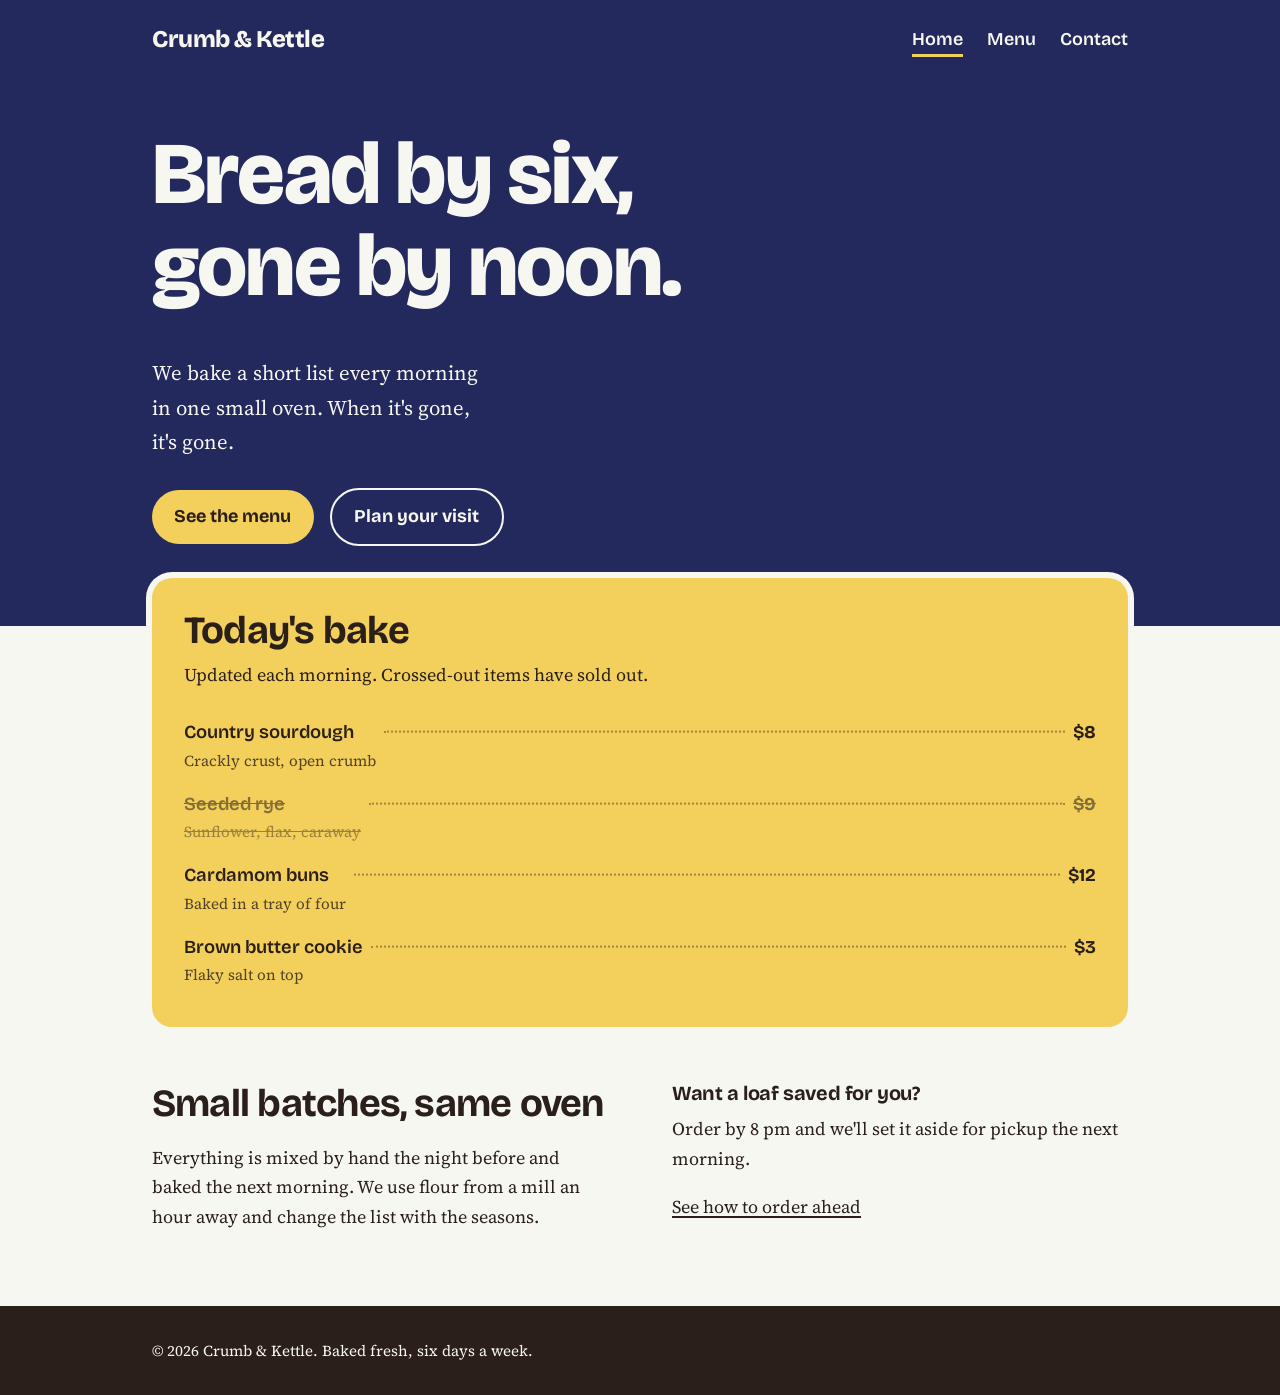
==== index.html @ 72c1baa9 "commiting all files to the repository  - this is my   first commit" ====
<!DOCTYPE html>
<html lang="en">
<head>
<meta charset="utf-8">
<meta name="viewport" content="width=device-width, initial-scale=1">
<link rel="preconnect" href="https://fonts.googleapis.com">
<link rel="preconnect" href="https://fonts.gstatic.com" crossorigin>
<link href="https://fonts.googleapis.com/css2?family=Bricolage+Grotesque:wght@600;700;800&family=Source+Serif+4:wght@400;600&display=swap" rel="stylesheet">
<link rel="stylesheet" href="style.css">
<title>Crumb &amp; Kettle | Small-batch bakery</title>
<meta name="description" content="A small bakery with a short daily list. When it's gone, it's gone.">
</head>
<body>
<header class="top">
  <div class="wrap">
    <a class="brand" href="index.html">Crumb &amp; Kettle</a>
    <nav aria-label="Main">
      <ul>
        <li><a href="index.html" aria-current="page">Home</a></li>
        <li><a href="menu.html">Menu</a></li>
        <li><a href="contact.html">Contact</a></li>
      </ul>
    </nav>
  </div>
</header>
<main>
  <div class="hero">
    <div class="wrap">
      <h1>Bread by six, gone by noon.</h1>
      <p>We bake a short list every morning in one small oven. When it's gone, it's gone.</p>
      <a class="button" href="menu.html">See the menu</a>
      <a class="button quiet" href="contact.html">Plan your visit</a>
    </div>
  </div>

  <div class="wrap">
    <div class="board">
      <h2>Today's bake</h2>
      <p class="note">Updated each morning. Crossed-out items have sold out.</p>
      <ul class="price-list">
        <li><span class="item">Country sourdough<small>Crackly crust, open crumb</small></span><span class="dots"></span><span class="price">$8</span></li>
        <li class="gone"><span class="item">Seeded rye<small>Sunflower, flax, caraway</small></span><span class="dots"></span><span class="price">$9</span></li>
        <li><span class="item">Cardamom buns<small>Baked in a tray of four</small></span><span class="dots"></span><span class="price">$12</span></li>
        <li><span class="item">Brown butter cookie<small>Flaky salt on top</small></span><span class="dots"></span><span class="price">$3</span></li>
      </ul>
    </div>
  </div>

  <section>
    <div class="wrap split">
      <div>
        <h2>Small batches, same oven</h2>
        <p>Everything is mixed by hand the night before and baked the next morning. We use flour from a mill an hour away and change the list with the seasons.</p>
      </div>
      <div>
        <h3>Want a loaf saved for you?</h3>
        <p>Order by 8 pm and we'll set it aside for pickup the next morning.</p>
        <p><a href="contact.html">See how to order ahead</a></p>
      </div>
    </div>
  </section>
</main>
<footer>
  <div class="wrap"><p>&copy; 2026 Crumb &amp; Kettle. Baked fresh, six days a week.</p></div>
</footer>
</body></html>
---- style.css ----
/* Crumb & Kettle — shared styles for all pages */
:root {
  --blueberry: #23295c;
  --butter: #f3cf5b;
  --flour: #f7f7f2;
  --rye: #2b1f1a;
  --jam: #c23b5e;
  --display: "Bricolage Grotesque", "Helvetica Neue", Arial, sans-serif;
  --body: "Source Serif 4", Georgia, serif;
}

* { box-sizing: border-box; }

body {
  margin: 0;
  background: var(--flour);
  color: var(--rye);
  font-family: var(--body);
  font-size: 1.125rem;
  line-height: 1.65;
}

h1, h2, h3 {
  font-family: var(--display);
  line-height: 1.05;
  letter-spacing: -0.02em;
  margin: 0 0 0.5em;
}
h1 { font-size: clamp(2.6rem, 8vw, 5.5rem); font-weight: 800; }
h2 { font-size: clamp(1.7rem, 4vw, 2.4rem); font-weight: 700; }
h3 { font-size: 1.25rem; font-weight: 700; }
p { margin: 0 0 1em; max-width: 60ch; }

a { color: inherit; text-decoration-thickness: 2px; text-underline-offset: 3px; }
a:hover { color: var(--jam); }
:focus-visible { outline: 3px solid var(--jam); outline-offset: 3px; }

.wrap { max-width: 64rem; margin: 0 auto; padding: 0 1.5rem; }

/* Header + nav */
.top { background: var(--blueberry); color: var(--flour); }
.top .wrap {
  display: flex; flex-wrap: wrap; gap: 0.75rem 2rem;
  align-items: center; justify-content: space-between;
  padding-top: 1.25rem; padding-bottom: 1.25rem;
}
.brand {
  font-family: var(--display); font-weight: 800; font-size: 1.5rem;
  text-decoration: none; letter-spacing: -0.02em;
}
.brand:hover { color: var(--butter); }
nav ul { display: flex; gap: 1.5rem; list-style: none; margin: 0; padding: 0; }
nav a { font-family: var(--display); font-weight: 600; text-decoration: none; padding: 0.25rem 0; }
nav a:hover { color: var(--butter); }
nav a[aria-current="page"] { border-bottom: 3px solid var(--butter); }

/* Hero */
.hero { background: var(--blueberry); color: var(--flour); padding: 3rem 0 5rem; }
.hero p { font-size: 1.3rem; max-width: 34ch; }
.hero h1 { max-width: 12ch; }

.button {
  display: inline-block; font-family: var(--display); font-weight: 700;
  padding: 0.75rem 1.4rem; border-radius: 999px; text-decoration: none;
  background: var(--butter); color: var(--rye); margin-right: 0.75rem; margin-top: 0.5rem;
}
.button:hover { background: var(--flour); color: var(--rye); }
.button.quiet { background: transparent; color: var(--flour); border: 2px solid var(--flour); }
.button.quiet:hover { background: var(--flour); color: var(--blueberry); }

/* Today's bake board — the one memorable element */
.board {
  background: var(--butter); color: var(--rye);
  border-radius: 1.25rem; padding: 2rem;
  margin-top: -3rem; box-shadow: 0 0 0 6px var(--flour);
}
.board h2 { margin-bottom: 0.25em; }
.board .note { margin-bottom: 1.25rem; }

/* Price lists with dotted leaders */
.price-list { list-style: none; margin: 0; padding: 0; }
.price-list li { display: flex; align-items: baseline; gap: 0.5rem; padding: 0.5rem 0; }
.price-list .item { font-family: var(--display); font-weight: 600; font-size: 1.15rem; }
.price-list small { display: block; font-family: var(--body); font-weight: 400; font-size: 0.95rem; opacity: 0.8; }
.price-list .dots { flex: 1; border-bottom: 2px dotted currentColor; opacity: 0.4; transform: translateY(-0.3em); }
.price-list .price { font-family: var(--display); font-weight: 700; }
.price-list .gone .item, .price-list .gone .price { text-decoration: line-through; opacity: 0.55; }

/* Sections */
section { padding: 3.5rem 0; }
.split { display: grid; gap: 2rem 4rem; grid-template-columns: 1fr; }
@media (min-width: 46rem) { .split { grid-template-columns: 1fr 1fr; } }

.page-title { background: var(--blueberry); color: var(--flour); padding: 2.5rem 0 3rem; }
.page-title h1 { font-size: clamp(2.4rem, 7vw, 4.5rem); margin-bottom: 0.25em; }
.page-title p { font-size: 1.2rem; margin: 0; }

.hours { display: grid; grid-template-columns: auto 1fr; gap: 0.35rem 1.5rem; margin: 0; }
.hours dt { font-family: var(--display); font-weight: 600; }
.hours dd { margin: 0; }

.callout { background: var(--jam); color: var(--flour); border-radius: 1rem; padding: 1.5rem 2rem; }
.callout a:hover { color: var(--butter); }

footer { background: var(--rye); color: var(--flour); padding: 2rem 0; font-size: 0.95rem; }
footer p { margin: 0; max-width: none; }

@media (prefers-reduced-motion: reduce) { * { transition: none !important; animation: none !important; } }
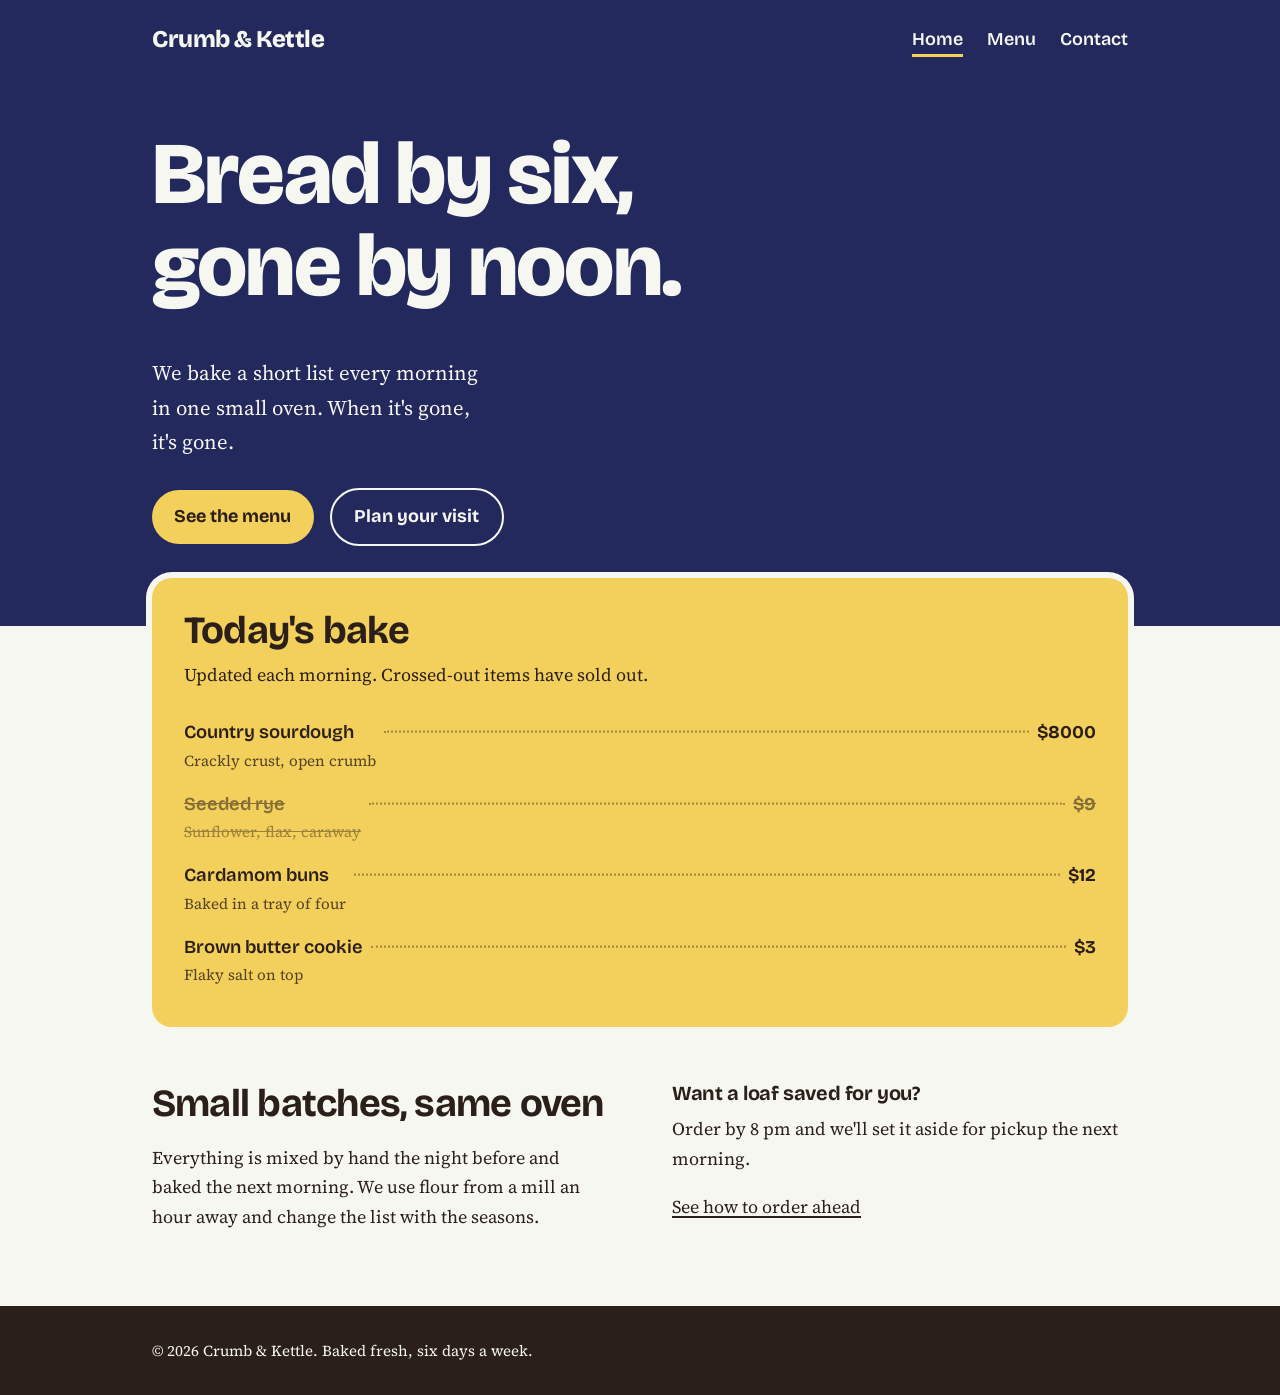
==== commit 86684dbd: "skipped staging" ====
--- a/index.html
+++ b/index.html
@@ -38,7 +38,7 @@
       <h2>Today's bake</h2>
       <p class="note">Updated each morning. Crossed-out items have sold out.</p>
       <ul class="price-list">
-        <li><span class="item">Country sourdough<small>Crackly crust, open crumb</small></span><span class="dots"></span><span class="price">$8</span></li>
+        <li><span class="item">Country sourdough<small>Crackly crust, open crumb</small></span><span class="dots"></span><span class="price">$8000</span></li>
         <li class="gone"><span class="item">Seeded rye<small>Sunflower, flax, caraway</small></span><span class="dots"></span><span class="price">$9</span></li>
         <li><span class="item">Cardamom buns<small>Baked in a tray of four</small></span><span class="dots"></span><span class="price">$12</span></li>
         <li><span class="item">Brown butter cookie<small>Flaky salt on top</small></span><span class="dots"></span><span class="price">$3</span></li>
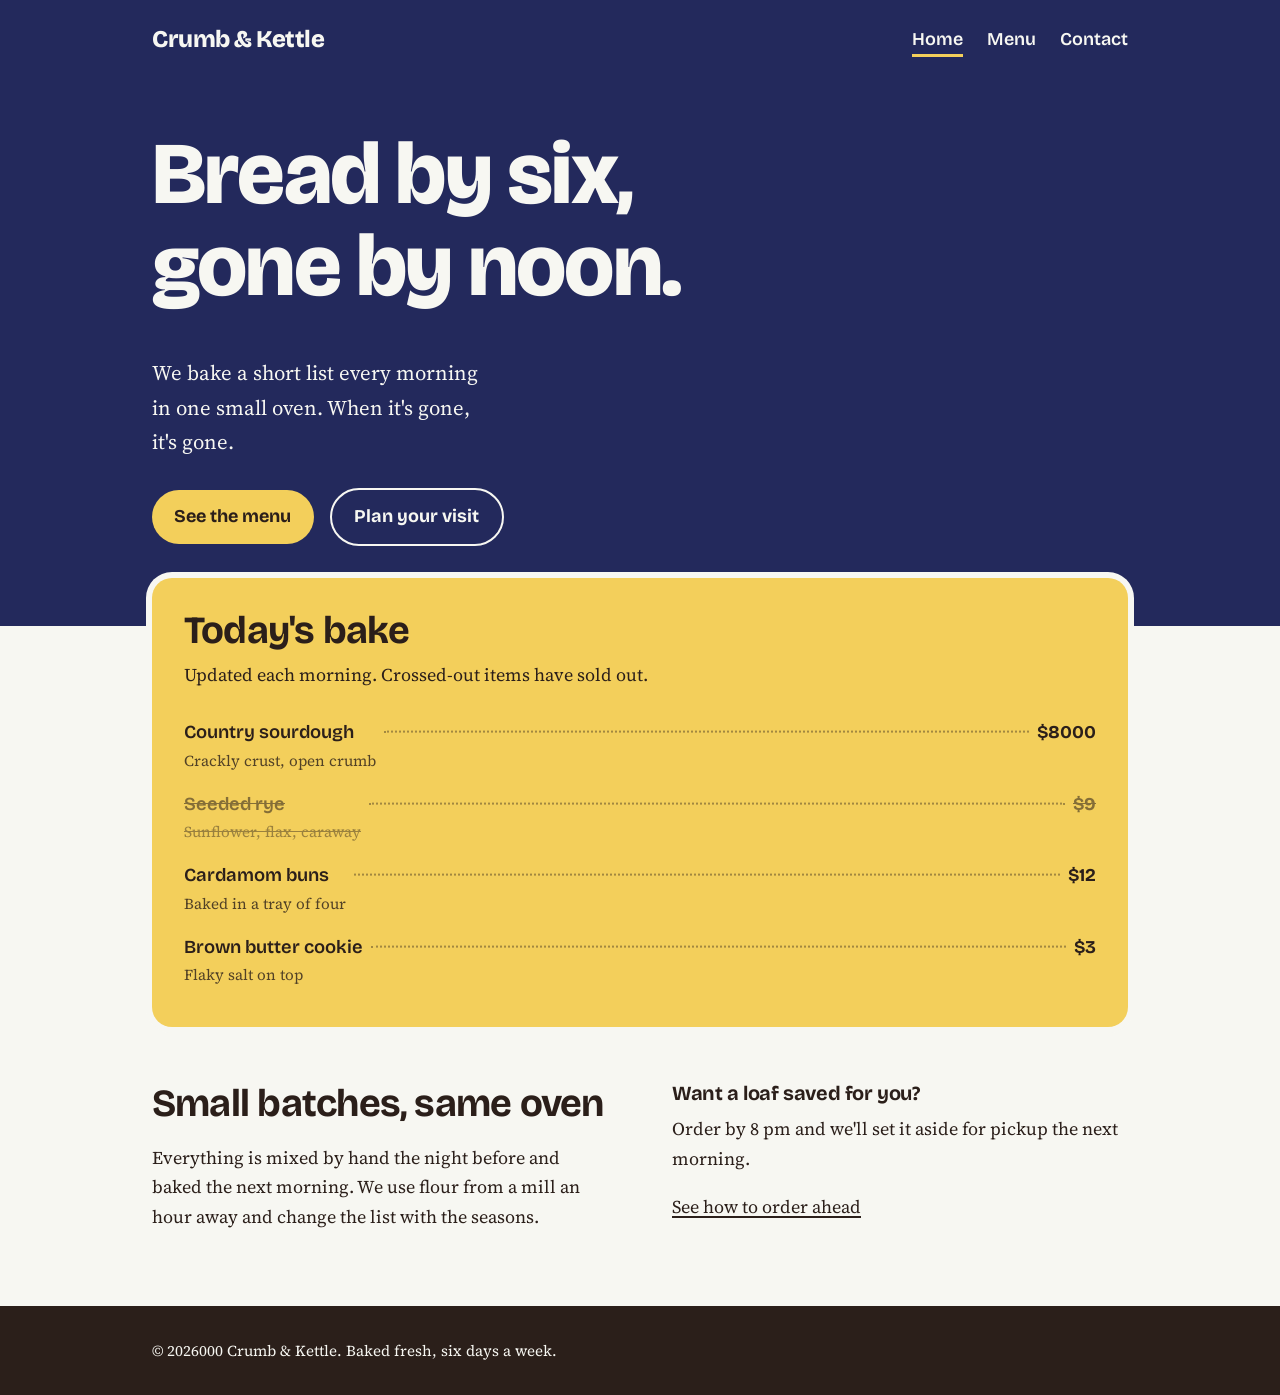
==== commit 9f3469f0: "update index text" ====
--- a/index.html
+++ b/index.html
@@ -61,6 +61,6 @@
   </section>
 </main>
 <footer>
-  <div class="wrap"><p>&copy; 2026 Crumb &amp; Kettle. Baked fresh, six days a week.</p></div>
+  <div class="wrap"><p>&copy; 2026000 Crumb &amp; Kettle. Baked fresh, six days a week.</p></div>
 </footer>
 </body></html>
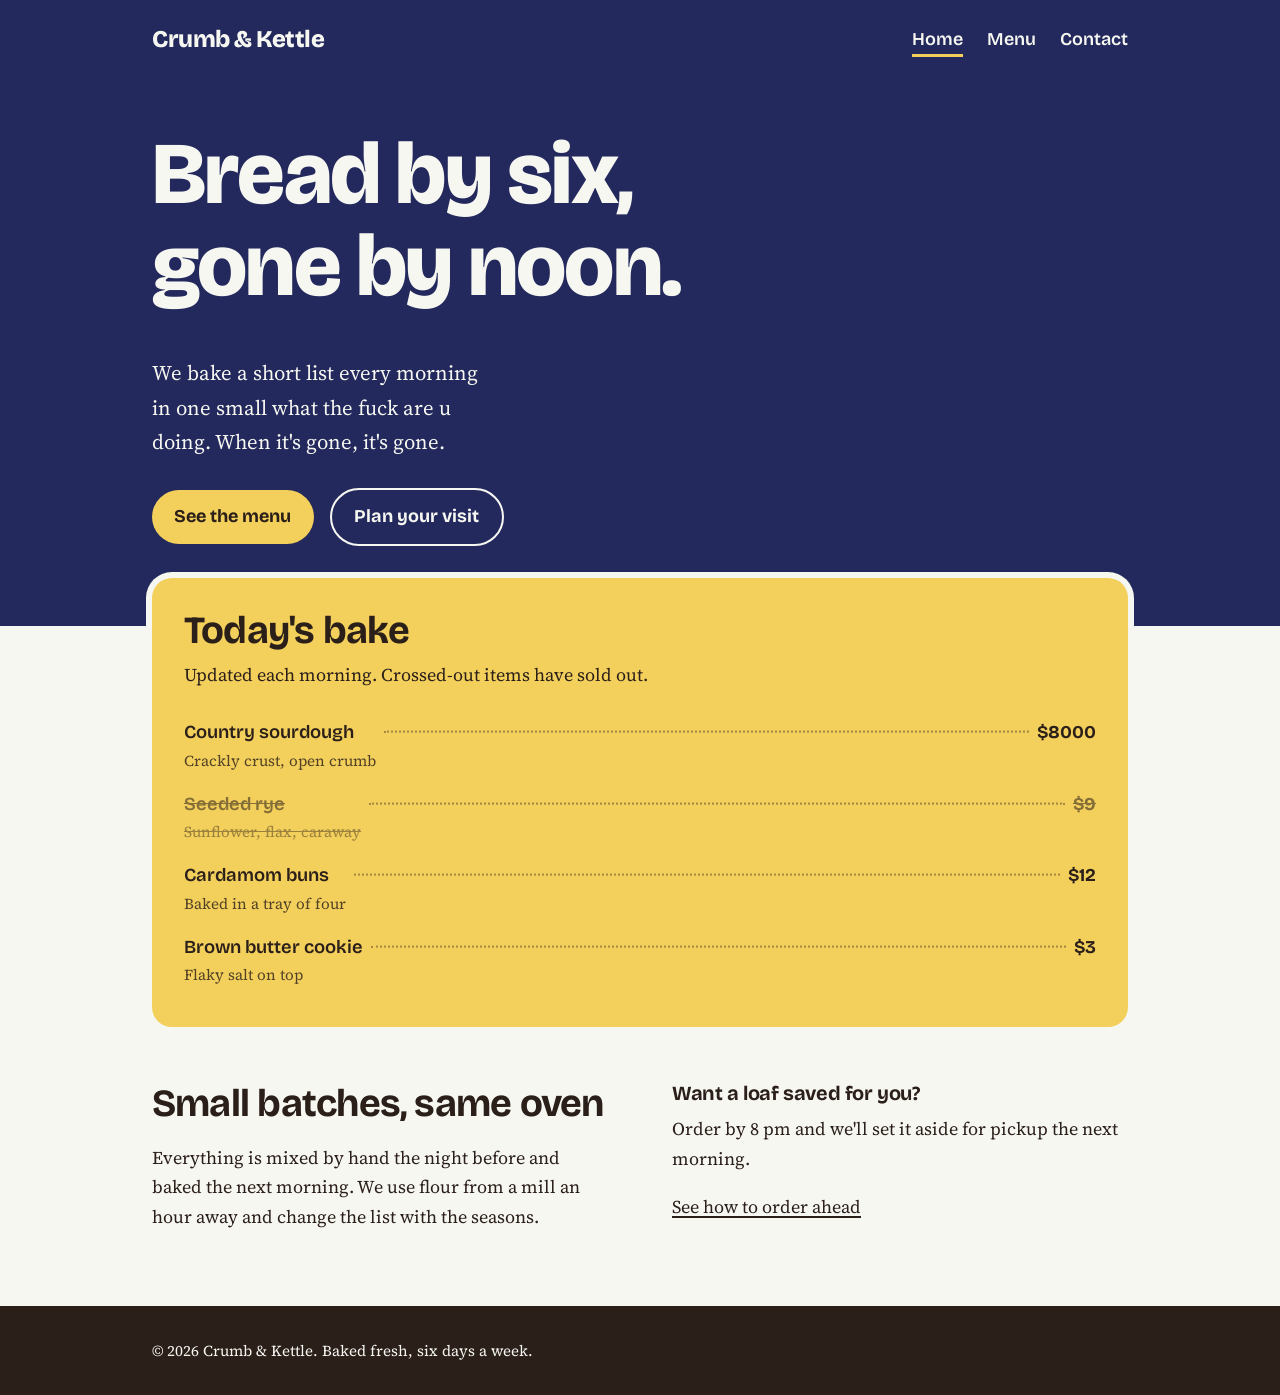
==== commit a295ec5f: "fuck you" ====
--- a/index.html
+++ b/index.html
@@ -27,7 +27,7 @@
   <div class="hero">
     <div class="wrap">
       <h1>Bread by six, gone by noon.</h1>
-      <p>We bake a short list every morning in one small oven. When it's gone, it's gone.</p>
+      <p>We bake a short list every morning in one small what the fuck are u doing. When it's gone, it's gone.</p>
       <a class="button" href="menu.html">See the menu</a>
       <a class="button quiet" href="contact.html">Plan your visit</a>
     </div>
@@ -61,6 +61,6 @@
   </section>
 </main>
 <footer>
-  <div class="wrap"><p>&copy; 2026000 Crumb &amp; Kettle. Baked fresh, six days a week.</p></div>
+  <div class="wrap"><p>&copy; 2026 Crumb &amp; Kettle. Baked fresh, six days a week.</p></div>
 </footer>
 </body></html>
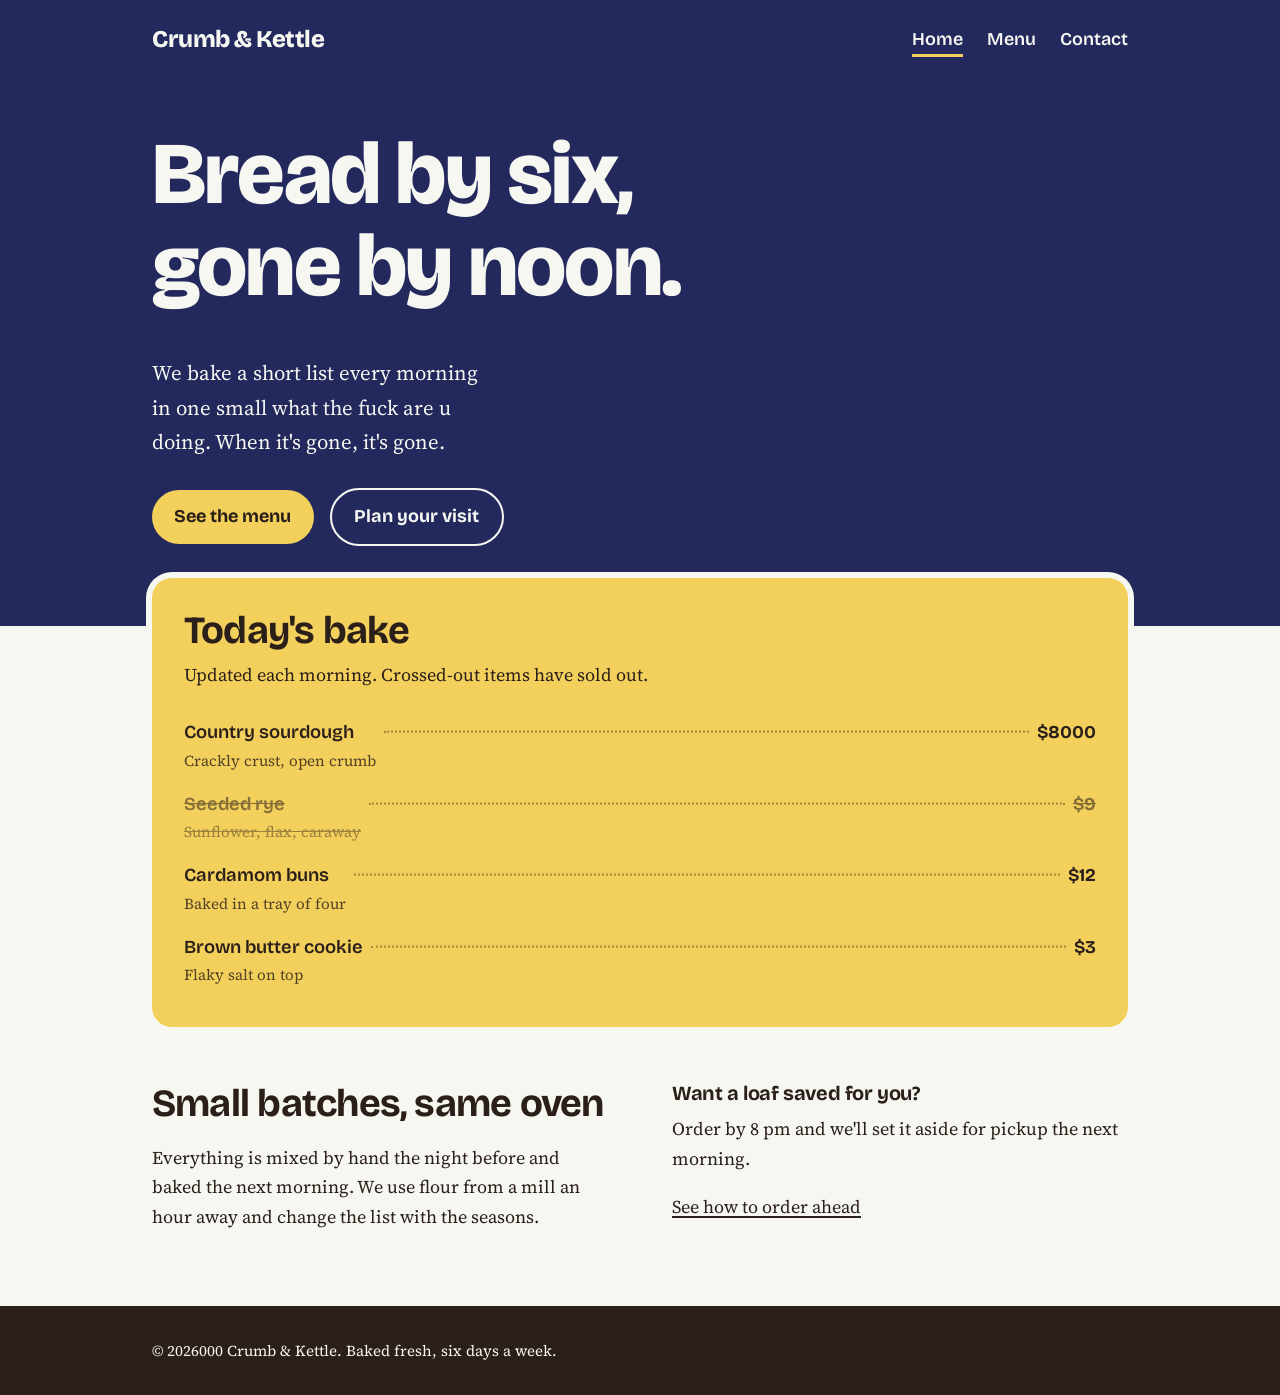
==== commit b9a44b00: "Merge branch 'update'" ====
--- a/index.html
+++ b/index.html
@@ -61,6 +61,6 @@
   </section>
 </main>
 <footer>
-  <div class="wrap"><p>&copy; 2026 Crumb &amp; Kettle. Baked fresh, six days a week.</p></div>
+  <div class="wrap"><p>&copy; 2026000 Crumb &amp; Kettle. Baked fresh, six days a week.</p></div>
 </footer>
 </body></html>
